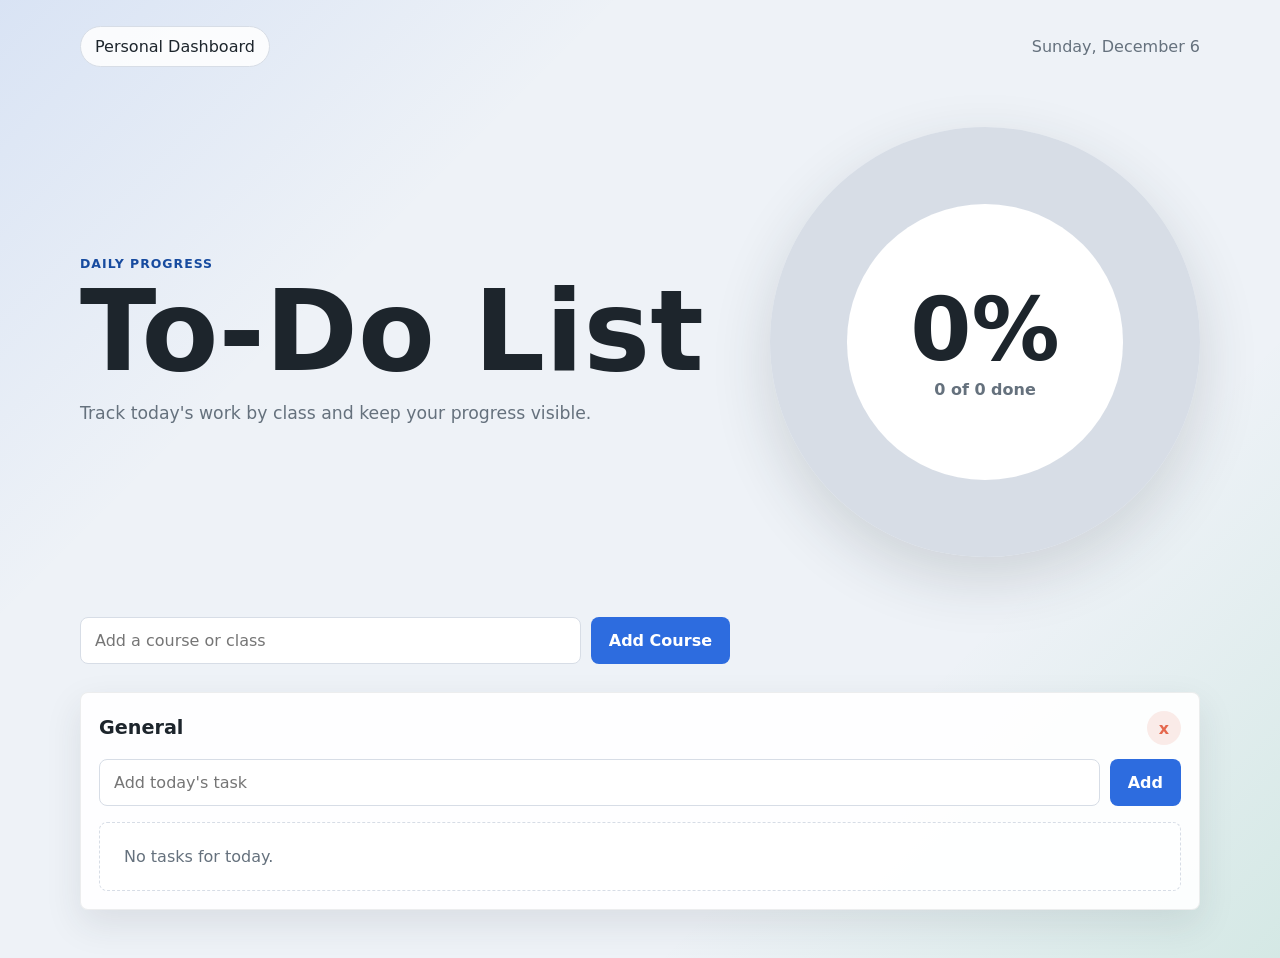
==== todo.html @ 0e6faa2c "Build personal dashboard todo app" ====
<!DOCTYPE html>
<html lang="en">
<head>
  <meta charset="UTF-8">
  <meta name="viewport" content="width=device-width, initial-scale=1.0">
  <title>To-Do List | Personal Dashboard</title>
  <link rel="stylesheet" href="styles.css">
</head>
<body>
  <main class="todo-shell">
    <nav class="topbar" aria-label="Page">
      <a class="back-link" href="index.html">Personal Dashboard</a>
      <span id="todayLabel"></span>
    </nav>

    <section class="progress-band">
      <div class="progress-copy">
        <p class="eyebrow">Daily progress</p>
        <h1>To-Do List</h1>
        <p class="subtitle">Track today&apos;s work by class and keep your progress visible.</p>
      </div>

      <div class="pie-wrap" aria-label="Today task completion">
        <div class="pie-chart" id="pieChart">
          <div class="pie-center">
            <strong id="progressPercent">0%</strong>
            <span id="progressText">0 of 0 done</span>
          </div>
        </div>
      </div>
    </section>

    <section class="controls-band" aria-label="Add course">
      <form class="course-form" id="courseForm">
        <input id="courseInput" type="text" placeholder="Add a course or class" autocomplete="off">
        <button type="submit">Add Course</button>
      </form>
    </section>

    <section class="courses-grid" id="coursesGrid" aria-live="polite"></section>
  </main>

  <template id="courseTemplate">
    <article class="course-card">
      <div class="course-card-header">
        <h2></h2>
        <button class="icon-button remove-course" type="button" aria-label="Remove course">x</button>
      </div>
      <form class="task-form">
        <input type="text" placeholder="Add today&apos;s task" autocomplete="off">
        <button type="submit">Add</button>
      </form>
      <ul class="task-list"></ul>
    </article>
  </template>

  <script src="todo.js"></script>
</body>
</html>
---- styles.css ----
:root {
  --bg: #eef2f7;
  --ink: #1d252c;
  --muted: #65717d;
  --panel: #ffffff;
  --line: #d7dde6;
  --blue: #2d6cdf;
  --blue-dark: #174b9f;
  --green: #27a66a;
  --coral: #e5674d;
  --gold: #e4a72f;
  --shadow: 0 22px 60px rgba(39, 48, 56, 0.16);
}

* {
  box-sizing: border-box;
}

body {
  min-height: 100vh;
  margin: 0;
  font-family: Inter, ui-sans-serif, system-ui, -apple-system, BlinkMacSystemFont, "Segoe UI", sans-serif;
  color: var(--ink);
  background:
    linear-gradient(135deg, rgba(45, 108, 223, 0.11), transparent 28%),
    linear-gradient(315deg, rgba(39, 166, 106, 0.13), transparent 28%),
    var(--bg);
}

button,
input {
  font: inherit;
}

button,
.dashboard-option,
.back-link {
  transition: transform 160ms ease, box-shadow 160ms ease, background 160ms ease;
}

button {
  border: 0;
  cursor: pointer;
}

input {
  width: 100%;
  min-width: 0;
  border: 1px solid var(--line);
  border-radius: 8px;
  padding: 13px 14px;
  color: var(--ink);
  background: #ffffff;
  outline: none;
}

input:focus {
  border-color: var(--blue);
  box-shadow: 0 0 0 4px rgba(45, 108, 223, 0.14);
}

.home-page {
  display: grid;
  place-items: center;
  padding: 32px;
}

.dashboard-shell,
.todo-shell {
  width: min(1120px, calc(100vw - 32px));
  margin: 0 auto;
}

.dashboard-header {
  max-width: 720px;
  margin-bottom: 38px;
}

.eyebrow {
  margin: 0 0 10px;
  color: var(--blue-dark);
  font-size: 0.78rem;
  font-weight: 800;
  letter-spacing: 0.08em;
  text-transform: uppercase;
}

h1 {
  margin: 0;
  font-size: clamp(3rem, 8vw, 6.5rem);
  line-height: 0.9;
  letter-spacing: 0;
}

.subtitle {
  max-width: 560px;
  margin: 18px 0 0;
  color: var(--muted);
  font-size: 1.08rem;
  line-height: 1.6;
}

.option-grid {
  display: grid;
  grid-template-columns: repeat(auto-fit, minmax(260px, 1fr));
  gap: 18px;
}

.dashboard-option {
  min-height: 164px;
  display: flex;
  align-items: center;
  gap: 18px;
  border: 1px solid rgba(29, 37, 44, 0.08);
  border-radius: 8px;
  padding: 24px;
  color: inherit;
  text-decoration: none;
  background: rgba(255, 255, 255, 0.9);
  box-shadow: var(--shadow);
}

.dashboard-option:hover,
.dashboard-option:focus-visible {
  transform: translateY(-4px);
  box-shadow: 0 28px 70px rgba(39, 48, 56, 0.22);
}

.option-icon {
  width: 78px;
  height: 78px;
  flex: 0 0 auto;
  display: grid;
  place-items: center;
  border-radius: 8px;
  color: #fff;
  background: linear-gradient(135deg, var(--blue), var(--green));
}

.option-icon svg {
  width: 54px;
  height: 54px;
  fill: none;
  stroke: currentColor;
  stroke-width: 4;
  stroke-linecap: round;
  stroke-linejoin: round;
}

.dashboard-option strong {
  display: block;
  font-size: 1.45rem;
}

.dashboard-option small {
  display: block;
  margin-top: 8px;
  color: var(--muted);
  font-size: 0.96rem;
}

.todo-shell {
  padding: 26px 0 48px;
}

.topbar {
  display: flex;
  align-items: center;
  justify-content: space-between;
  gap: 16px;
  margin-bottom: 26px;
  color: var(--muted);
}

.back-link {
  display: inline-flex;
  align-items: center;
  border-radius: 999px;
  padding: 10px 14px;
  color: var(--ink);
  text-decoration: none;
  background: rgba(255, 255, 255, 0.86);
  border: 1px solid var(--line);
}

.back-link:hover,
.back-link:focus-visible {
  transform: translateY(-2px);
  box-shadow: 0 12px 28px rgba(39, 48, 56, 0.12);
}

.progress-band {
  display: grid;
  grid-template-columns: minmax(0, 1fr) minmax(290px, 430px);
  align-items: center;
  gap: 38px;
  padding: 34px 0 42px;
}

.progress-copy h1 {
  font-size: clamp(3.5rem, 9vw, 7rem);
}

.pie-wrap {
  display: grid;
  place-items: center;
}

.pie-chart {
  width: min(430px, 78vw);
  aspect-ratio: 1;
  display: grid;
  place-items: center;
  border-radius: 50%;
  background: conic-gradient(var(--green) 0deg, var(--line) 0deg);
  box-shadow: var(--shadow);
  position: relative;
}

.pie-chart::before {
  content: "";
  position: absolute;
  width: 64%;
  aspect-ratio: 1;
  border-radius: 50%;
  background: var(--panel);
}

.pie-center {
  position: relative;
  display: grid;
  gap: 6px;
  text-align: center;
}

.pie-center strong {
  font-size: clamp(3rem, 8vw, 5.5rem);
  line-height: 1;
}

.pie-center span {
  color: var(--muted);
  font-weight: 700;
}

.controls-band {
  padding: 18px 0 28px;
}

.course-form,
.task-form {
  display: grid;
  grid-template-columns: minmax(0, 1fr) auto;
  gap: 10px;
}

.course-form {
  max-width: 650px;
}

.course-form button,
.task-form button {
  border-radius: 8px;
  padding: 0 18px;
  color: #fff;
  font-weight: 800;
  background: var(--blue);
}

.course-form button:hover,
.task-form button:hover {
  background: var(--blue-dark);
  transform: translateY(-1px);
}

.courses-grid {
  display: grid;
  grid-template-columns: repeat(auto-fit, minmax(290px, 1fr));
  gap: 16px;
}

.course-card {
  border: 1px solid rgba(29, 37, 44, 0.08);
  border-radius: 8px;
  padding: 18px;
  background: rgba(255, 255, 255, 0.92);
  box-shadow: 0 14px 36px rgba(39, 48, 56, 0.1);
}

.course-card-header {
  display: flex;
  align-items: center;
  justify-content: space-between;
  gap: 12px;
  margin-bottom: 14px;
}

.course-card h2 {
  margin: 0;
  font-size: 1.2rem;
  line-height: 1.2;
}

.icon-button {
  width: 34px;
  height: 34px;
  border-radius: 50%;
  color: var(--coral);
  font-weight: 900;
  background: rgba(229, 103, 77, 0.12);
}

.icon-button:hover {
  color: #fff;
  background: var(--coral);
}

.task-list {
  display: grid;
  gap: 10px;
  margin: 16px 0 0;
  padding: 0;
  list-style: none;
}

.task-item {
  display: grid;
  grid-template-columns: auto minmax(0, 1fr) auto;
  align-items: center;
  gap: 10px;
  border: 1px solid var(--line);
  border-radius: 8px;
  padding: 10px;
  background: #ffffff;
}

.task-item input {
  width: 18px;
  height: 18px;
  padding: 0;
  accent-color: var(--green);
}

.task-item span {
  overflow-wrap: anywhere;
}

.task-item.is-complete span {
  color: var(--muted);
  text-decoration: line-through;
}

.remove-task {
  width: 30px;
  height: 30px;
  border-radius: 8px;
  color: var(--coral);
  font-weight: 900;
  background: transparent;
}

.remove-task:hover {
  color: #fff;
  background: var(--coral);
}

.empty-state {
  grid-column: 1 / -1;
  border: 1px dashed var(--line);
  border-radius: 8px;
  padding: 24px;
  color: var(--muted);
  background: rgba(255, 255, 255, 0.58);
}

@media (max-width: 780px) {
  .home-page {
    align-items: start;
  }

  .progress-band {
    grid-template-columns: 1fr;
  }

  .topbar,
  .course-form,
  .task-form {
    grid-template-columns: 1fr;
  }

  .topbar {
    align-items: flex-start;
    flex-direction: column;
  }

  .course-form button,
  .task-form button {
    min-height: 48px;
  }
}
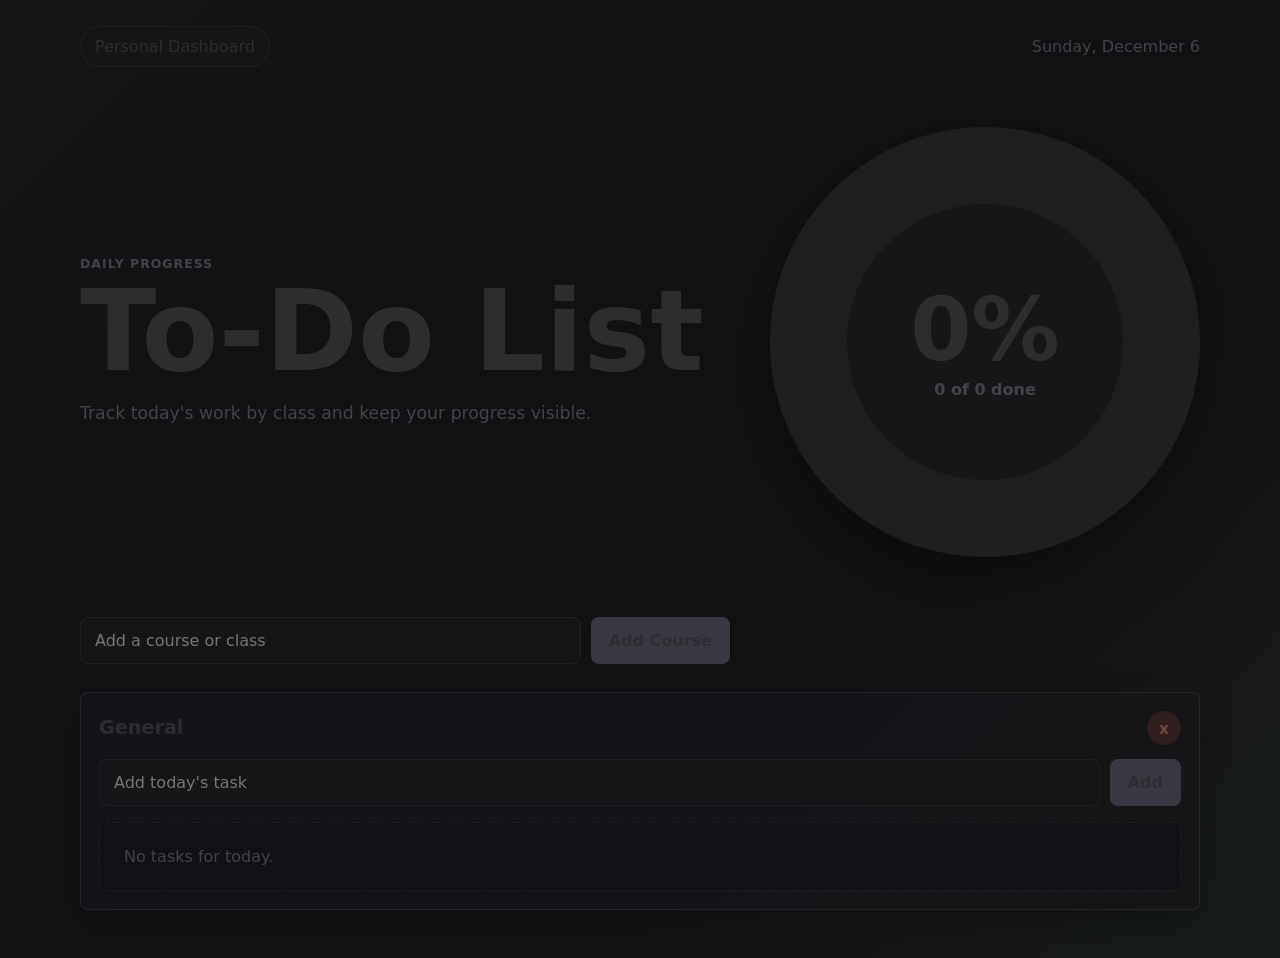
==== commit ee820b6e: "Force refresh dashboard stylesheet" ====
--- a/todo.html
+++ b/todo.html
@@ -4,7 +4,7 @@
   <meta charset="UTF-8">
   <meta name="viewport" content="width=device-width, initial-scale=1.0">
   <title>To-Do List | Personal Dashboard</title>
-  <link rel="stylesheet" href="styles.css">
+  <link rel="stylesheet" href="styles.css?v=20260426-1">
 </head>
 <body>
   <main class="todo-shell">
--- a/styles.css
+++ b/styles.css
@@ -1,15 +1,16 @@
 :root {
-  --bg: #eef2f7;
-  --ink: #1d252c;
-  --muted: #65717d;
-  --panel: #ffffff;
-  --line: #d7dde6;
-  --blue: #2d6cdf;
-  --blue-dark: #174b9f;
-  --green: #27a66a;
-  --coral: #e5674d;
-  --gold: #e4a72f;
-  --shadow: 0 22px 60px rgba(39, 48, 56, 0.16);
+  --bg: #121214;
+  --ink: #2D2D30;
+  --muted: #424247;
+  --panel: #17171a;
+  --panel-ink: #2D2D30;
+  --line: rgba(45, 45, 48, 0.48);
+  --blue: #383842;
+  --blue-dark: #2D2D30;
+  --green: #4b665b;
+  --coral: #704842;
+  --gold: #6a6040;
+  --shadow: 0 24px 70px rgba(0, 0, 0, 0.34);
 }
 
 * {
@@ -22,8 +23,8 @@
   font-family: Inter, ui-sans-serif, system-ui, -apple-system, BlinkMacSystemFont, "Segoe UI", sans-serif;
   color: var(--ink);
   background:
-    linear-gradient(135deg, rgba(45, 108, 223, 0.11), transparent 28%),
-    linear-gradient(315deg, rgba(39, 166, 106, 0.13), transparent 28%),
+    linear-gradient(135deg, rgba(45, 45, 48, 0.18), transparent 30%),
+    linear-gradient(315deg, rgba(75, 102, 91, 0.12), transparent 32%),
     var(--bg);
 }
 
@@ -49,14 +50,14 @@
   border: 1px solid var(--line);
   border-radius: 8px;
   padding: 13px 14px;
-  color: var(--ink);
-  background: #ffffff;
+  color: var(--panel-ink);
+  background: rgba(23, 23, 26, 0.96);
   outline: none;
 }
 
 input:focus {
   border-color: var(--blue);
-  box-shadow: 0 0 0 4px rgba(45, 108, 223, 0.14);
+  box-shadow: 0 0 0 4px rgba(45, 45, 48, 0.26);
 }
 
 .home-page {
@@ -78,7 +79,7 @@
 
 .eyebrow {
   margin: 0 0 10px;
-  color: var(--blue-dark);
+  color: var(--muted);
   font-size: 0.78rem;
   font-weight: 800;
   letter-spacing: 0.08em;
@@ -111,19 +112,20 @@
   display: flex;
   align-items: center;
   gap: 18px;
-  border: 1px solid rgba(29, 37, 44, 0.08);
+  border: 1px solid rgba(45, 45, 48, 0.72);
   border-radius: 8px;
   padding: 24px;
   color: inherit;
   text-decoration: none;
-  background: rgba(255, 255, 255, 0.9);
+  background: rgba(23, 23, 26, 0.84);
+  backdrop-filter: blur(14px);
   box-shadow: var(--shadow);
 }
 
 .dashboard-option:hover,
 .dashboard-option:focus-visible {
   transform: translateY(-4px);
-  box-shadow: 0 28px 70px rgba(39, 48, 56, 0.22);
+  box-shadow: 0 28px 70px rgba(0, 0, 0, 0.44);
 }
 
 .option-icon {
@@ -133,8 +135,8 @@
   display: grid;
   place-items: center;
   border-radius: 8px;
-  color: #fff;
-  background: linear-gradient(135deg, var(--blue), var(--green));
+  color: var(--panel-ink);
+  background: linear-gradient(135deg, #202025, #323238);
 }
 
 .option-icon svg {
@@ -179,7 +181,7 @@
   padding: 10px 14px;
   color: var(--ink);
   text-decoration: none;
-  background: rgba(255, 255, 255, 0.86);
+  background: rgba(23, 23, 26, 0.84);
   border: 1px solid var(--line);
 }
 
@@ -215,6 +217,12 @@
   background: conic-gradient(var(--green) 0deg, var(--line) 0deg);
   box-shadow: var(--shadow);
   position: relative;
+  transform: scale(1);
+  transition: transform 260ms cubic-bezier(0.2, 0.9, 0.3, 1.35);
+}
+
+.pie-chart.is-bubbling {
+  transform: scale(1.035);
 }
 
 .pie-chart::before {
@@ -231,6 +239,7 @@
   display: grid;
   gap: 6px;
   text-align: center;
+  color: var(--panel-ink);
 }
 
 .pie-center strong {
@@ -262,14 +271,14 @@
 .task-form button {
   border-radius: 8px;
   padding: 0 18px;
-  color: #fff;
+  color: var(--panel-ink);
   font-weight: 800;
   background: var(--blue);
 }
 
 .course-form button:hover,
 .task-form button:hover {
-  background: var(--blue-dark);
+  background: var(--gold);
   transform: translateY(-1px);
 }
 
@@ -280,11 +289,12 @@
 }
 
 .course-card {
-  border: 1px solid rgba(29, 37, 44, 0.08);
+  border: 1px solid rgba(45, 45, 48, 0.72);
   border-radius: 8px;
   padding: 18px;
-  background: rgba(255, 255, 255, 0.92);
-  box-shadow: 0 14px 36px rgba(39, 48, 56, 0.1);
+  color: var(--panel-ink);
+  background: rgba(23, 23, 26, 0.9);
+  box-shadow: 0 14px 36px rgba(0, 0, 0, 0.22);
 }
 
 .course-card-header {
@@ -331,7 +341,7 @@
   border: 1px solid var(--line);
   border-radius: 8px;
   padding: 10px;
-  background: #ffffff;
+  background: #141416;
 }
 
 .task-item input {
@@ -370,7 +380,13 @@
   border-radius: 8px;
   padding: 24px;
   color: var(--muted);
-  background: rgba(255, 255, 255, 0.58);
+  background: rgba(23, 23, 26, 0.64);
+}
+
+.course-card .empty-state {
+  border-color: rgba(45, 45, 48, 0.6);
+  color: var(--muted);
+  background: rgba(18, 18, 20, 0.6);
 }
 
 @media (max-width: 780px) {
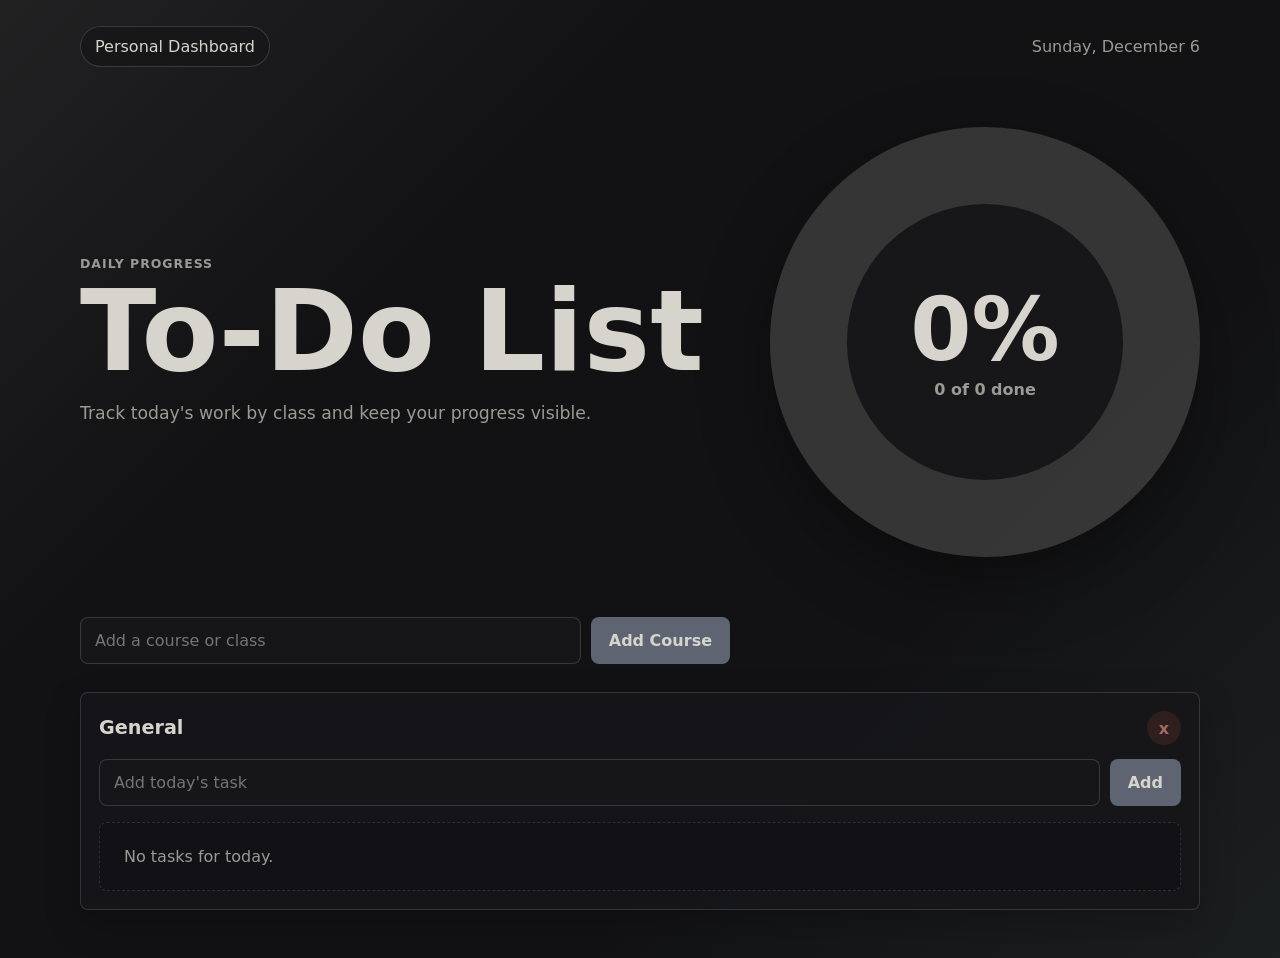
==== commit f0379581: "Lighten dashboard text and icon accent" ====
--- a/todo.html
+++ b/todo.html
@@ -4,7 +4,7 @@
   <meta charset="UTF-8">
   <meta name="viewport" content="width=device-width, initial-scale=1.0">
   <title>To-Do List | Personal Dashboard</title>
-  <link rel="stylesheet" href="styles.css?v=20260426-1">
+  <link rel="stylesheet" href="styles.css?v=20260426-2">
 </head>
 <body>
   <main class="todo-shell">
--- a/styles.css
+++ b/styles.css
@@ -1,15 +1,17 @@
 :root {
   --bg: #121214;
-  --ink: #2D2D30;
-  --muted: #424247;
+  --ink: #d7d4cd;
+  --muted: #9c9a94;
   --panel: #17171a;
-  --panel-ink: #2D2D30;
-  --line: rgba(45, 45, 48, 0.48);
-  --blue: #383842;
-  --blue-dark: #2D2D30;
-  --green: #4b665b;
-  --coral: #704842;
-  --gold: #6a6040;
+  --panel-ink: #d7d4cd;
+  --line: rgba(215, 212, 205, 0.18);
+  --blue: #5e6472;
+  --blue-dark: #494f5c;
+  --green: #6f8f81;
+  --coral: #a56a61;
+  --gold: #9a895c;
+  --icon-accent: #789b8d;
+  --icon-accent-dark: #293331;
   --shadow: 0 24px 70px rgba(0, 0, 0, 0.34);
 }
 
@@ -23,8 +25,8 @@
   font-family: Inter, ui-sans-serif, system-ui, -apple-system, BlinkMacSystemFont, "Segoe UI", sans-serif;
   color: var(--ink);
   background:
-    linear-gradient(135deg, rgba(45, 45, 48, 0.18), transparent 30%),
-    linear-gradient(315deg, rgba(75, 102, 91, 0.12), transparent 32%),
+    linear-gradient(135deg, rgba(215, 212, 205, 0.08), transparent 30%),
+    linear-gradient(315deg, rgba(111, 143, 129, 0.1), transparent 32%),
     var(--bg);
 }
 
@@ -57,7 +59,7 @@
 
 input:focus {
   border-color: var(--blue);
-  box-shadow: 0 0 0 4px rgba(45, 45, 48, 0.26);
+  box-shadow: 0 0 0 4px rgba(111, 143, 129, 0.22);
 }
 
 .home-page {
@@ -112,7 +114,7 @@
   display: flex;
   align-items: center;
   gap: 18px;
-  border: 1px solid rgba(45, 45, 48, 0.72);
+  border: 1px solid rgba(215, 212, 205, 0.16);
   border-radius: 8px;
   padding: 24px;
   color: inherit;
@@ -135,8 +137,9 @@
   display: grid;
   place-items: center;
   border-radius: 8px;
-  color: var(--panel-ink);
-  background: linear-gradient(135deg, #202025, #323238);
+  color: #dce8e1;
+  background: linear-gradient(135deg, var(--icon-accent-dark), var(--icon-accent));
+  box-shadow: inset 0 0 0 1px rgba(220, 232, 225, 0.16);
 }
 
 .option-icon svg {
@@ -289,7 +292,7 @@
 }
 
 .course-card {
-  border: 1px solid rgba(45, 45, 48, 0.72);
+  border: 1px solid rgba(215, 212, 205, 0.16);
   border-radius: 8px;
   padding: 18px;
   color: var(--panel-ink);
@@ -384,7 +387,7 @@
 }
 
 .course-card .empty-state {
-  border-color: rgba(45, 45, 48, 0.6);
+  border-color: rgba(215, 212, 205, 0.14);
   color: var(--muted);
   background: rgba(18, 18, 20, 0.6);
 }
